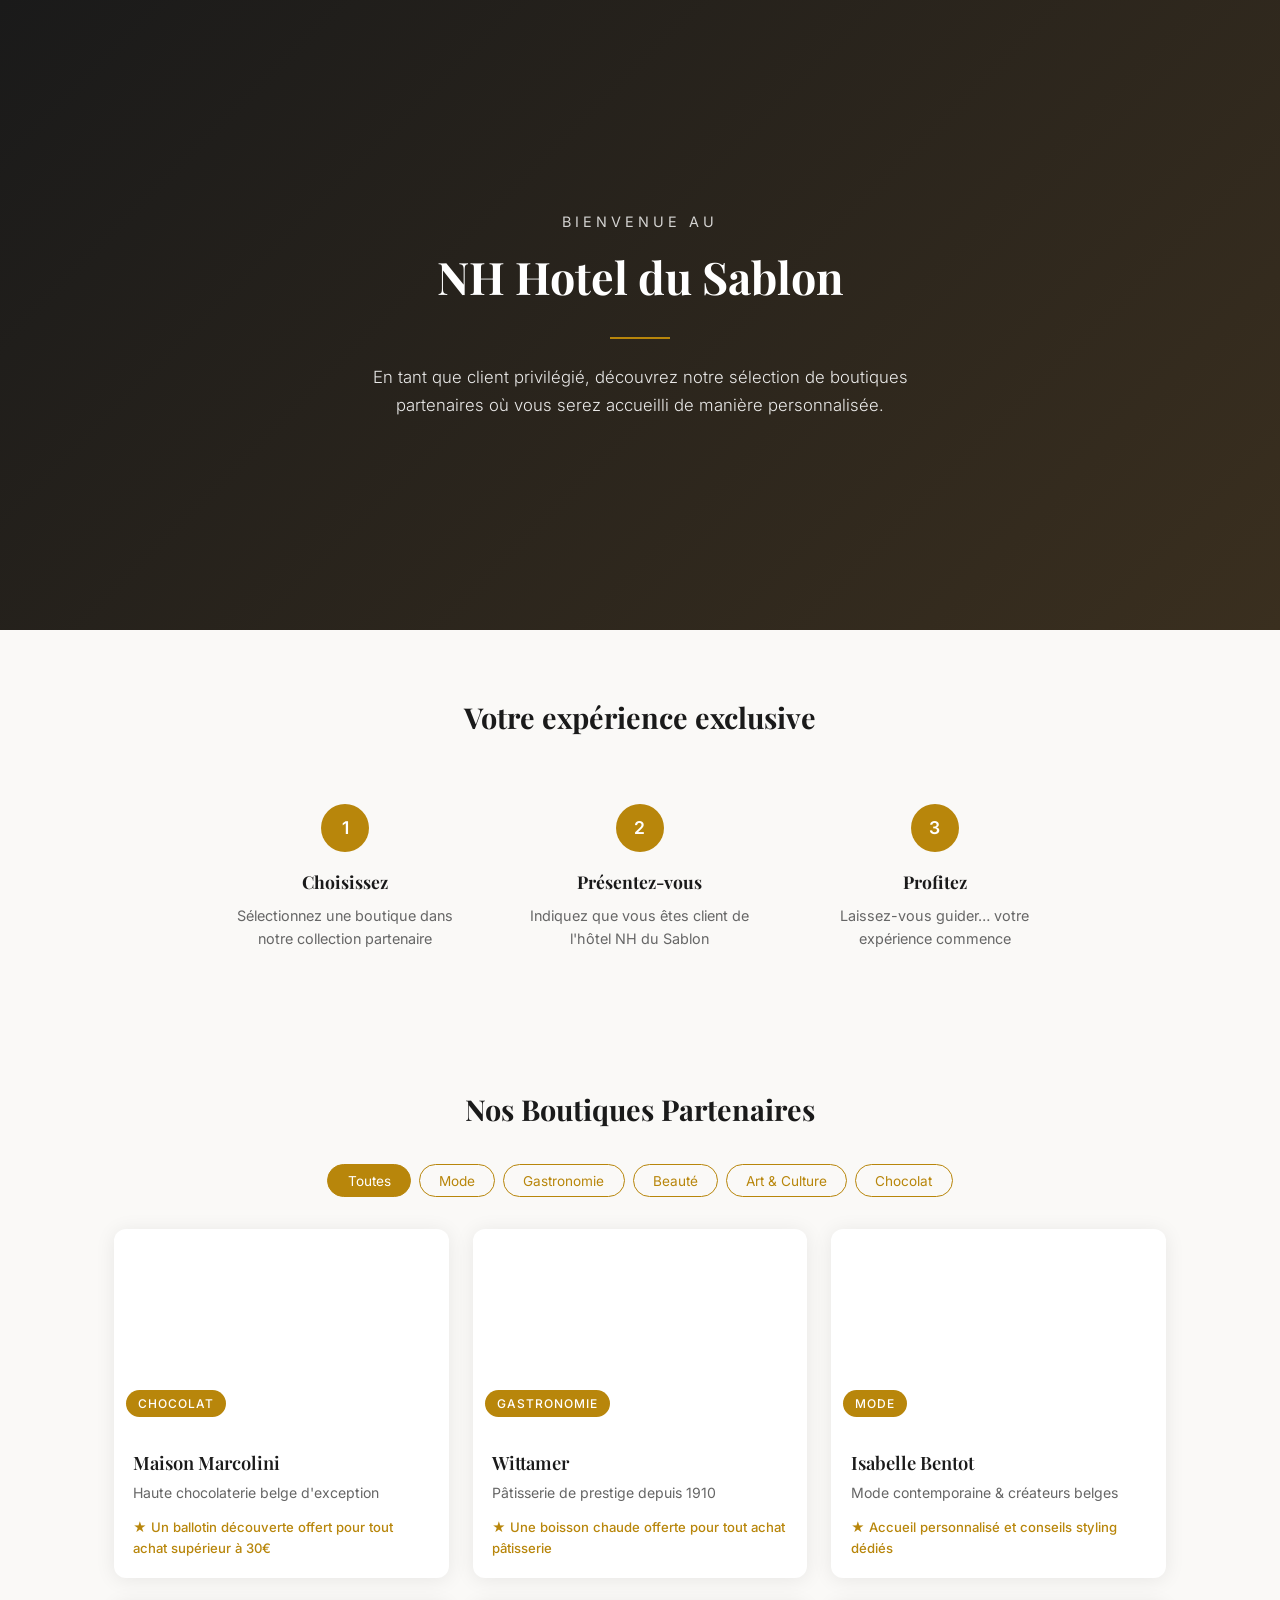
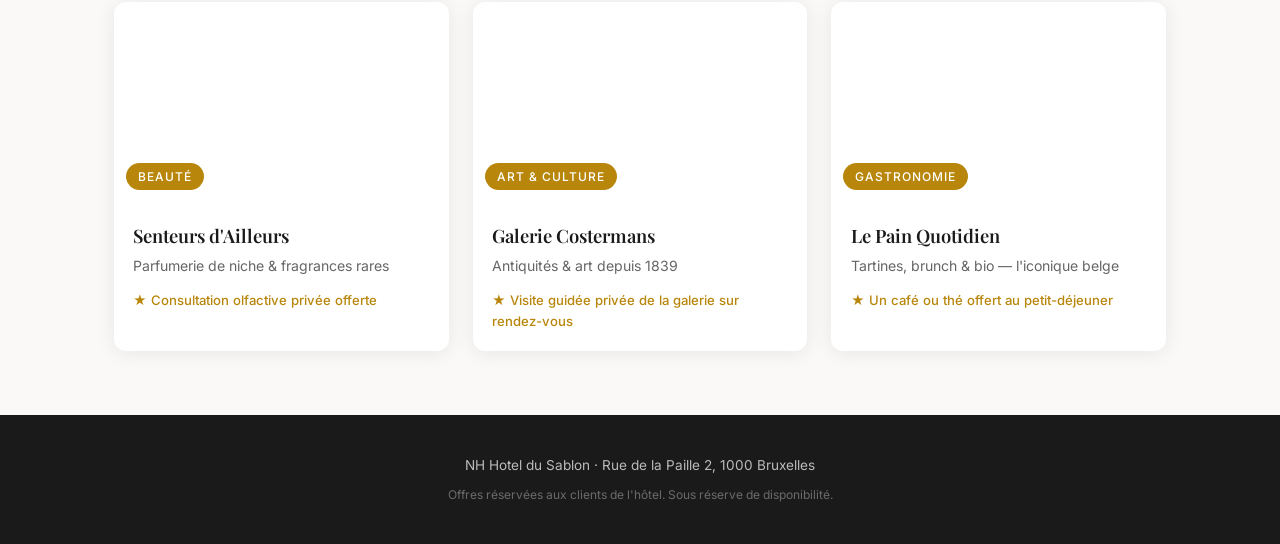
==== index.html @ 05a24f63 "Initial V0 — site boutiques partenaires NH Hotel du Sablon Co-Authored-By: Claude Opus 4.6 <noreply@" ====
<!DOCTYPE html>
<html lang="fr">
<head>
    <meta charset="UTF-8">
    <meta name="viewport" content="width=device-width, initial-scale=1.0">
    <title>NH Hotel du Sablon — Boutiques Partenaires</title>
    <link rel="preconnect" href="https://fonts.googleapis.com">
    <link href="https://fonts.googleapis.com/css2?family=Playfair+Display:wght@400;600;700&family=Inter:wght@300;400;500;600&display=swap" rel="stylesheet">
    <link rel="stylesheet" href="style.css">
</head>
<body>

<!-- HERO -->
<header class="hero">
    <div class="hero-overlay"></div>
    <div class="hero-content">
        <p class="hero-subtitle">Bienvenue au</p>
        <h1 class="hero-title">NH Hotel du Sablon</h1>
        <div class="hero-divider"></div>
        <p class="hero-text">En tant que client privilégié, découvrez notre sélection de boutiques partenaires où vous serez accueilli de manière personnalisée.</p>
    </div>
</header>

<!-- HOW IT WORKS -->
<section class="how-it-works">
    <h2>Votre expérience exclusive</h2>
    <div class="steps">
        <div class="step">
            <div class="step-icon">1</div>
            <h3>Choisissez</h3>
            <p>Sélectionnez une boutique dans notre collection partenaire</p>
        </div>
        <div class="step">
            <div class="step-icon">2</div>
            <h3>Présentez-vous</h3>
            <p>Indiquez que vous êtes client de l'hôtel NH du Sablon</p>
        </div>
        <div class="step">
            <div class="step-icon">3</div>
            <h3>Profitez</h3>
            <p>Laissez-vous guider… votre expérience commence</p>
        </div>
    </div>
</section>

<!-- BOUTIQUES -->
<section class="boutiques" id="boutiques">
    <h2>Nos Boutiques Partenaires</h2>

    <!-- Filter -->
    <div class="filters">
        <button class="filter-btn active" data-filter="all">Toutes</button>
        <button class="filter-btn" data-filter="mode">Mode</button>
        <button class="filter-btn" data-filter="gastronomie">Gastronomie</button>
        <button class="filter-btn" data-filter="beaute">Beauté</button>
        <button class="filter-btn" data-filter="art">Art & Culture</button>
        <button class="filter-btn" data-filter="chocolat">Chocolat</button>
    </div>

    <div class="boutiques-grid" id="boutiques-grid">
        <!-- Filled by JS -->
    </div>
</section>

<!-- BOUTIQUE DETAIL MODAL -->
<div class="modal-overlay" id="modal-overlay">
    <div class="modal" id="modal">
        <button class="modal-close" id="modal-close">&times;</button>
        <div class="modal-img" id="modal-img"></div>
        <div class="modal-body">
            <span class="modal-category" id="modal-category"></span>
            <h2 id="modal-name"></h2>
            <p class="modal-description" id="modal-description"></p>

            <div class="modal-info">
                <div class="modal-info-item">
                    <span class="modal-info-label">Adresse</span>
                    <span id="modal-address"></span>
                </div>
                <div class="modal-info-item">
                    <span class="modal-info-label">Horaires</span>
                    <span id="modal-hours"></span>
                </div>
            </div>

            <div class="modal-exclusive" id="modal-exclusive">
                <h3>Votre avantage exclusif</h3>
                <p id="modal-offer"></p>
            </div>

            <div class="modal-actions">
                <a class="btn btn-primary" id="modal-map" href="#" target="_blank" rel="noopener">Itinéraire</a>
                <a class="btn btn-secondary" id="modal-phone" href="#">Appeler</a>
                <a class="btn btn-outline" id="modal-website" href="#" target="_blank" rel="noopener">Site web</a>
                <a class="btn btn-outline" id="modal-instagram" href="#" target="_blank" rel="noopener">Instagram</a>
            </div>
        </div>
    </div>
</div>

<!-- FOOTER -->
<footer class="footer">
    <p>NH Hotel du Sablon &middot; Rue de la Paille 2, 1000 Bruxelles</p>
    <p class="footer-small">Offres réservées aux clients de l'hôtel. Sous réserve de disponibilité.</p>
</footer>

<script src="data.js"></script>
<script src="app.js"></script>
</body>
</html>
---- style.css ----
/* ===== RESET & BASE ===== */
*, *::before, *::after { margin: 0; padding: 0; box-sizing: border-box; }

:root {
    --gold: #b8860b;
    --gold-light: #d4a843;
    --dark: #1a1a1a;
    --dark-soft: #2c2c2c;
    --text: #333;
    --text-light: #666;
    --bg: #faf9f7;
    --white: #ffffff;
    --radius: 12px;
    --shadow: 0 2px 20px rgba(0,0,0,0.08);
    --shadow-lg: 0 8px 40px rgba(0,0,0,0.12);
}

html { scroll-behavior: smooth; }

body {
    font-family: 'Inter', -apple-system, BlinkMacSystemFont, sans-serif;
    color: var(--text);
    background: var(--bg);
    line-height: 1.6;
    -webkit-font-smoothing: antialiased;
}

h1, h2, h3 { font-family: 'Playfair Display', Georgia, serif; }

/* ===== HERO ===== */
.hero {
    position: relative;
    min-height: 70vh;
    display: flex;
    align-items: center;
    justify-content: center;
    text-align: center;
    background: linear-gradient(135deg, var(--dark) 0%, #3a2f1f 100%);
    color: var(--white);
    overflow: hidden;
}

.hero-overlay {
    position: absolute;
    inset: 0;
    background: url('https://images.unsplash.com/photo-1566073771259-6a8506099945?w=1200&q=80') center/cover;
    opacity: 0.25;
}

.hero-content {
    position: relative;
    z-index: 1;
    max-width: 600px;
    padding: 2rem;
}

.hero-subtitle {
    font-size: 0.9rem;
    text-transform: uppercase;
    letter-spacing: 4px;
    opacity: 0.8;
    margin-bottom: 0.5rem;
}

.hero-title {
    font-size: 2.8rem;
    font-weight: 700;
    margin-bottom: 1rem;
}

.hero-divider {
    width: 60px;
    height: 2px;
    background: var(--gold);
    margin: 1.5rem auto;
}

.hero-text {
    font-size: 1.05rem;
    line-height: 1.7;
    opacity: 0.9;
    font-weight: 300;
}

/* ===== HOW IT WORKS ===== */
.how-it-works {
    padding: 4rem 1.5rem;
    text-align: center;
    max-width: 900px;
    margin: 0 auto;
}

.how-it-works h2 {
    font-size: 1.8rem;
    margin-bottom: 2.5rem;
    color: var(--dark);
}

.steps {
    display: grid;
    grid-template-columns: repeat(auto-fit, minmax(200px, 1fr));
    gap: 2rem;
}

.step { padding: 1.5rem 1rem; }

.step-icon {
    width: 48px;
    height: 48px;
    border-radius: 50%;
    background: var(--gold);
    color: var(--white);
    display: flex;
    align-items: center;
    justify-content: center;
    font-weight: 600;
    font-size: 1.1rem;
    margin: 0 auto 1rem;
}

.step h3 {
    font-size: 1.1rem;
    margin-bottom: 0.5rem;
    color: var(--dark);
}

.step p {
    font-size: 0.9rem;
    color: var(--text-light);
}

/* ===== FILTERS ===== */
.boutiques {
    padding: 3rem 1.5rem 4rem;
    max-width: 1100px;
    margin: 0 auto;
}

.boutiques h2 {
    text-align: center;
    font-size: 1.8rem;
    margin-bottom: 2rem;
    color: var(--dark);
}

.filters {
    display: flex;
    flex-wrap: wrap;
    gap: 0.5rem;
    justify-content: center;
    margin-bottom: 2rem;
}

.filter-btn {
    border: 1.5px solid var(--gold);
    background: transparent;
    color: var(--gold);
    padding: 0.45rem 1.2rem;
    border-radius: 30px;
    font-size: 0.85rem;
    font-family: 'Inter', sans-serif;
    cursor: pointer;
    transition: all 0.2s;
}

.filter-btn:hover,
.filter-btn.active {
    background: var(--gold);
    color: var(--white);
}

/* ===== BOUTIQUE CARDS ===== */
.boutiques-grid {
    display: grid;
    grid-template-columns: repeat(auto-fill, minmax(300px, 1fr));
    gap: 1.5rem;
}

.card {
    background: var(--white);
    border-radius: var(--radius);
    overflow: hidden;
    box-shadow: var(--shadow);
    cursor: pointer;
    transition: transform 0.2s, box-shadow 0.2s;
}

.card:hover {
    transform: translateY(-4px);
    box-shadow: var(--shadow-lg);
}

.card-img {
    height: 200px;
    background-size: cover;
    background-position: center;
    position: relative;
}

.card-category {
    position: absolute;
    bottom: 12px;
    left: 12px;
    background: var(--gold);
    color: var(--white);
    padding: 0.25rem 0.75rem;
    border-radius: 20px;
    font-size: 0.75rem;
    font-weight: 500;
    text-transform: uppercase;
    letter-spacing: 1px;
}

.card-body { padding: 1.2rem; }

.card-name {
    font-size: 1.15rem;
    font-weight: 600;
    margin-bottom: 0.3rem;
    color: var(--dark);
}

.card-desc {
    font-size: 0.88rem;
    color: var(--text-light);
    margin-bottom: 0.75rem;
    display: -webkit-box;
    -webkit-line-clamp: 2;
    -webkit-box-orient: vertical;
    overflow: hidden;
}

.card-offer {
    font-size: 0.82rem;
    color: var(--gold);
    font-weight: 500;
}

/* ===== MODAL ===== */
.modal-overlay {
    position: fixed;
    inset: 0;
    background: rgba(0,0,0,0.6);
    z-index: 1000;
    display: none;
    align-items: center;
    justify-content: center;
    padding: 1rem;
    overflow-y: auto;
}

.modal-overlay.active { display: flex; }

.modal {
    background: var(--white);
    border-radius: var(--radius);
    max-width: 600px;
    width: 100%;
    max-height: 90vh;
    overflow-y: auto;
    position: relative;
}

.modal-close {
    position: absolute;
    top: 12px;
    right: 16px;
    background: rgba(0,0,0,0.5);
    border: none;
    color: var(--white);
    font-size: 1.5rem;
    width: 36px;
    height: 36px;
    border-radius: 50%;
    cursor: pointer;
    z-index: 10;
    display: flex;
    align-items: center;
    justify-content: center;
}

.modal-img {
    height: 250px;
    background-size: cover;
    background-position: center;
}

.modal-body { padding: 1.5rem; }

.modal-category {
    display: inline-block;
    background: var(--gold);
    color: var(--white);
    padding: 0.2rem 0.65rem;
    border-radius: 20px;
    font-size: 0.72rem;
    text-transform: uppercase;
    letter-spacing: 1px;
    margin-bottom: 0.75rem;
}

.modal-body h2 {
    font-size: 1.5rem;
    margin-bottom: 0.75rem;
    color: var(--dark);
}

.modal-description {
    color: var(--text-light);
    font-size: 0.92rem;
    margin-bottom: 1.25rem;
    line-height: 1.7;
}

.modal-info {
    border-top: 1px solid #eee;
    padding-top: 1rem;
    margin-bottom: 1rem;
}

.modal-info-item {
    display: flex;
    gap: 0.75rem;
    margin-bottom: 0.6rem;
    font-size: 0.88rem;
}

.modal-info-label {
    font-weight: 600;
    min-width: 70px;
    color: var(--dark);
}

.modal-exclusive {
    background: #fdf6e3;
    border-left: 3px solid var(--gold);
    padding: 1rem 1.25rem;
    border-radius: 0 8px 8px 0;
    margin-bottom: 1.25rem;
}

.modal-exclusive h3 {
    font-size: 0.9rem;
    color: var(--gold);
    margin-bottom: 0.4rem;
}

.modal-exclusive p {
    font-size: 0.88rem;
    color: var(--text);
}

.modal-actions {
    display: flex;
    flex-wrap: wrap;
    gap: 0.5rem;
}

.btn {
    padding: 0.55rem 1.1rem;
    border-radius: 8px;
    font-size: 0.85rem;
    font-weight: 500;
    text-decoration: none;
    text-align: center;
    transition: all 0.2s;
    font-family: 'Inter', sans-serif;
}

.btn-primary {
    background: var(--gold);
    color: var(--white);
}

.btn-primary:hover { background: var(--gold-light); }

.btn-secondary {
    background: var(--dark);
    color: var(--white);
}

.btn-secondary:hover { background: var(--dark-soft); }

.btn-outline {
    border: 1.5px solid var(--dark);
    color: var(--dark);
    background: transparent;
}

.btn-outline:hover {
    background: var(--dark);
    color: var(--white);
}

/* Hide buttons with empty href */
.btn[href=""], .btn[href="#"] { display: none; }

/* ===== FOOTER ===== */
.footer {
    text-align: center;
    padding: 2.5rem 1.5rem;
    background: var(--dark);
    color: rgba(255,255,255,0.7);
    font-size: 0.85rem;
}

.footer-small {
    font-size: 0.75rem;
    opacity: 0.5;
    margin-top: 0.5rem;
}

/* ===== RESPONSIVE ===== */
@media (max-width: 600px) {
    .hero { min-height: 60vh; }
    .hero-title { font-size: 2rem; }
    .hero-text { font-size: 0.95rem; }
    .boutiques-grid { grid-template-columns: 1fr; }
    .modal-img { height: 180px; }
    .modal-actions { flex-direction: column; }
    .btn { width: 100%; }
}
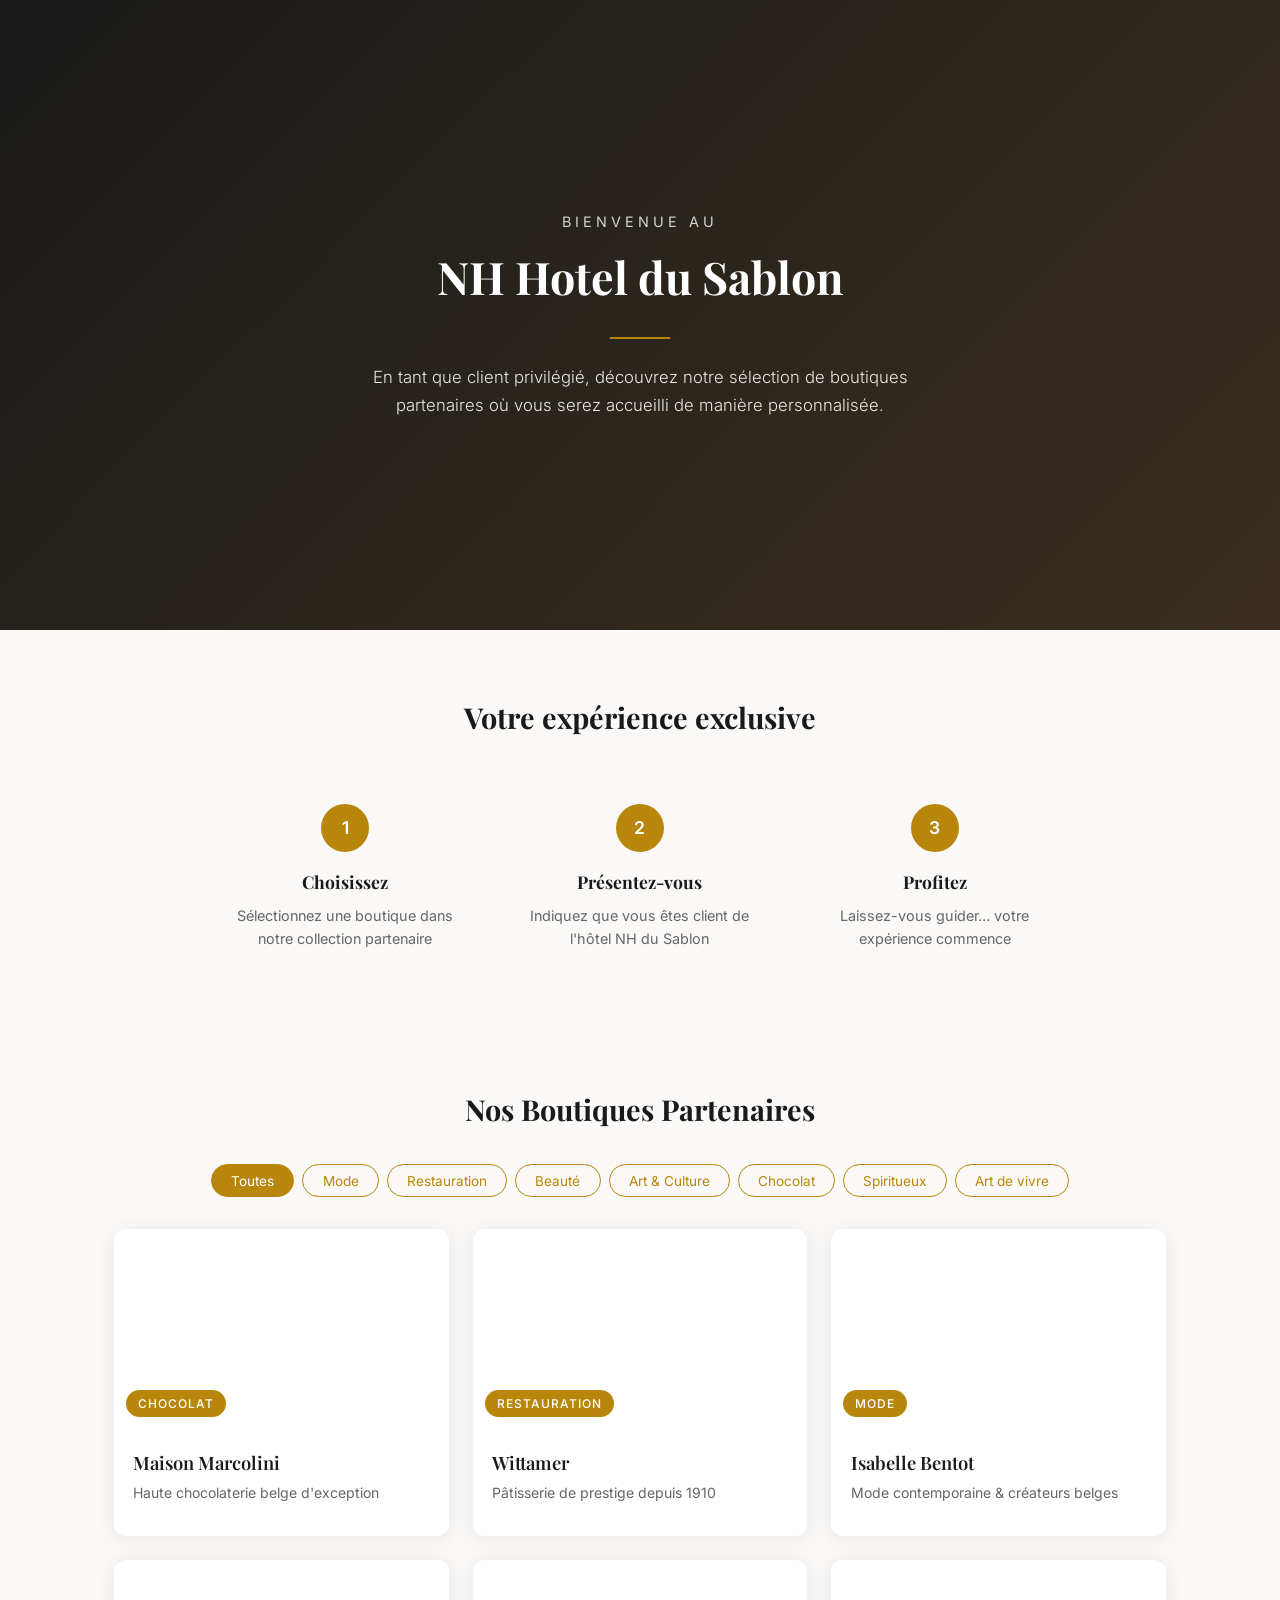
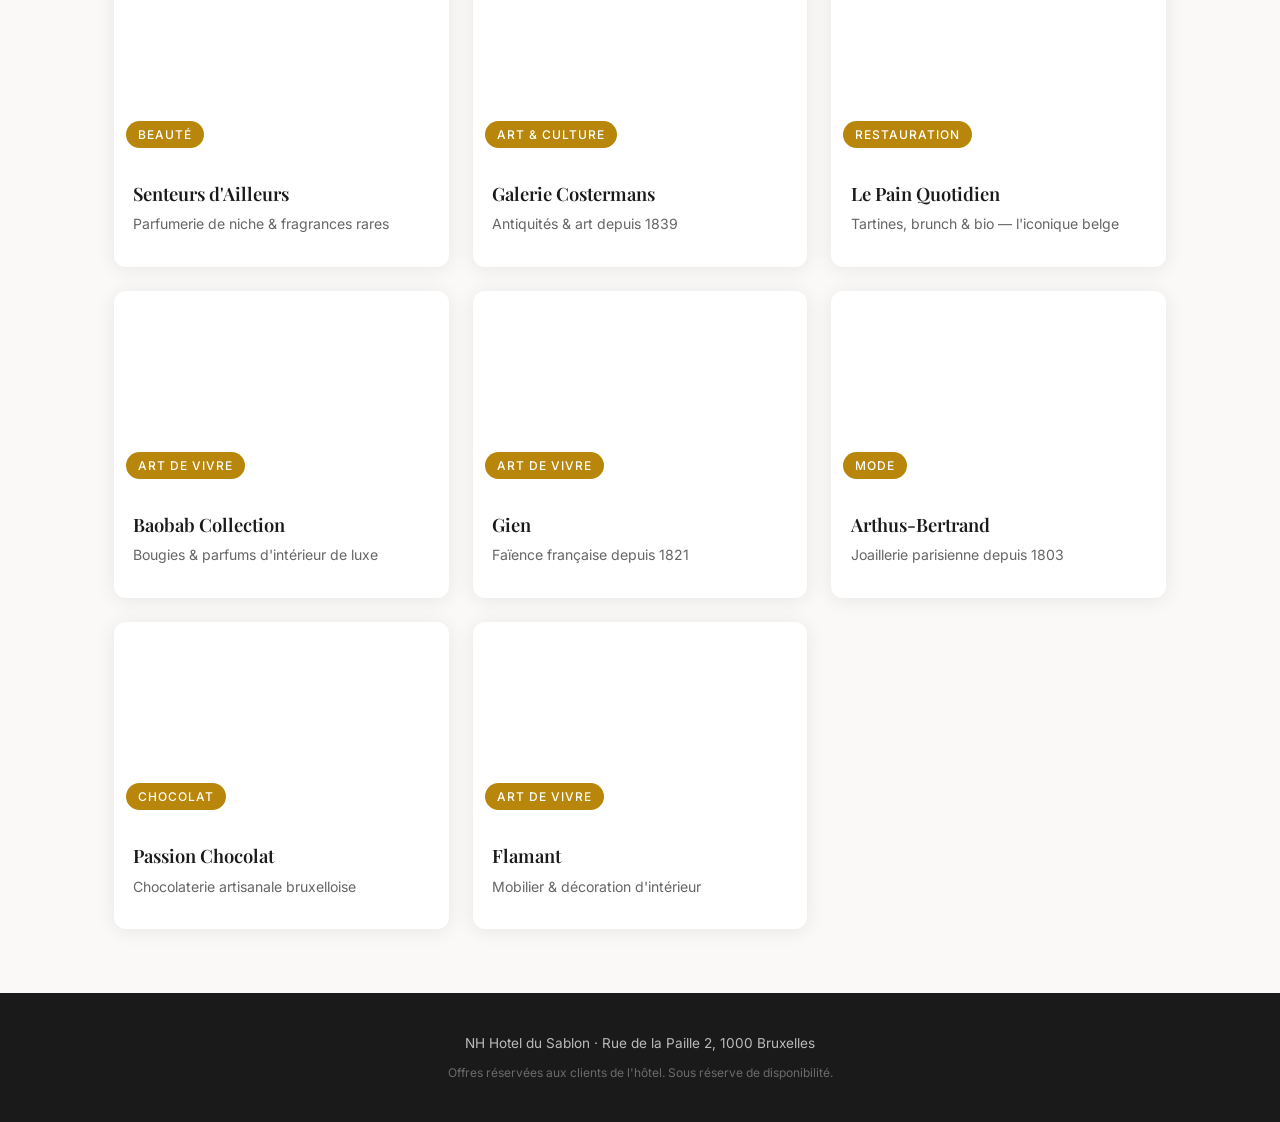
==== commit 4c05a9bb: "Refonte catégories & fiches boutiques - Suppression des offres/bonus (cartes + modale) pour une prés" ====
--- a/index.html
+++ b/index.html
@@ -51,10 +51,12 @@
     <div class="filters">
         <button class="filter-btn active" data-filter="all">Toutes</button>
         <button class="filter-btn" data-filter="mode">Mode</button>
-        <button class="filter-btn" data-filter="gastronomie">Gastronomie</button>
+        <button class="filter-btn" data-filter="restauration">Restauration</button>
         <button class="filter-btn" data-filter="beaute">Beauté</button>
         <button class="filter-btn" data-filter="art">Art & Culture</button>
         <button class="filter-btn" data-filter="chocolat">Chocolat</button>
+        <button class="filter-btn" data-filter="spiritueux">Spiritueux</button>
+        <button class="filter-btn" data-filter="art-de-vivre">Art de vivre</button>
     </div>
 
     <div class="boutiques-grid" id="boutiques-grid">
@@ -83,11 +85,6 @@
                 </div>
             </div>
 
-            <div class="modal-exclusive" id="modal-exclusive">
-                <h3>Votre avantage exclusif</h3>
-                <p id="modal-offer"></p>
-            </div>
-
             <div class="modal-actions">
                 <a class="btn btn-primary" id="modal-map" href="#" target="_blank" rel="noopener">Itinéraire</a>
                 <a class="btn btn-secondary" id="modal-phone" href="#">Appeler</a>
--- a/style.css
+++ b/style.css
@@ -230,12 +230,6 @@
     overflow: hidden;
 }
 
-.card-offer {
-    font-size: 0.82rem;
-    color: var(--gold);
-    font-weight: 500;
-}
-
 /* ===== MODAL ===== */
 .modal-overlay {
     position: fixed;
@@ -329,25 +323,6 @@
     font-weight: 600;
     min-width: 70px;
     color: var(--dark);
-}
-
-.modal-exclusive {
-    background: #fdf6e3;
-    border-left: 3px solid var(--gold);
-    padding: 1rem 1.25rem;
-    border-radius: 0 8px 8px 0;
-    margin-bottom: 1.25rem;
-}
-
-.modal-exclusive h3 {
-    font-size: 0.9rem;
-    color: var(--gold);
-    margin-bottom: 0.4rem;
-}
-
-.modal-exclusive p {
-    font-size: 0.88rem;
-    color: var(--text);
 }
 
 .modal-actions {
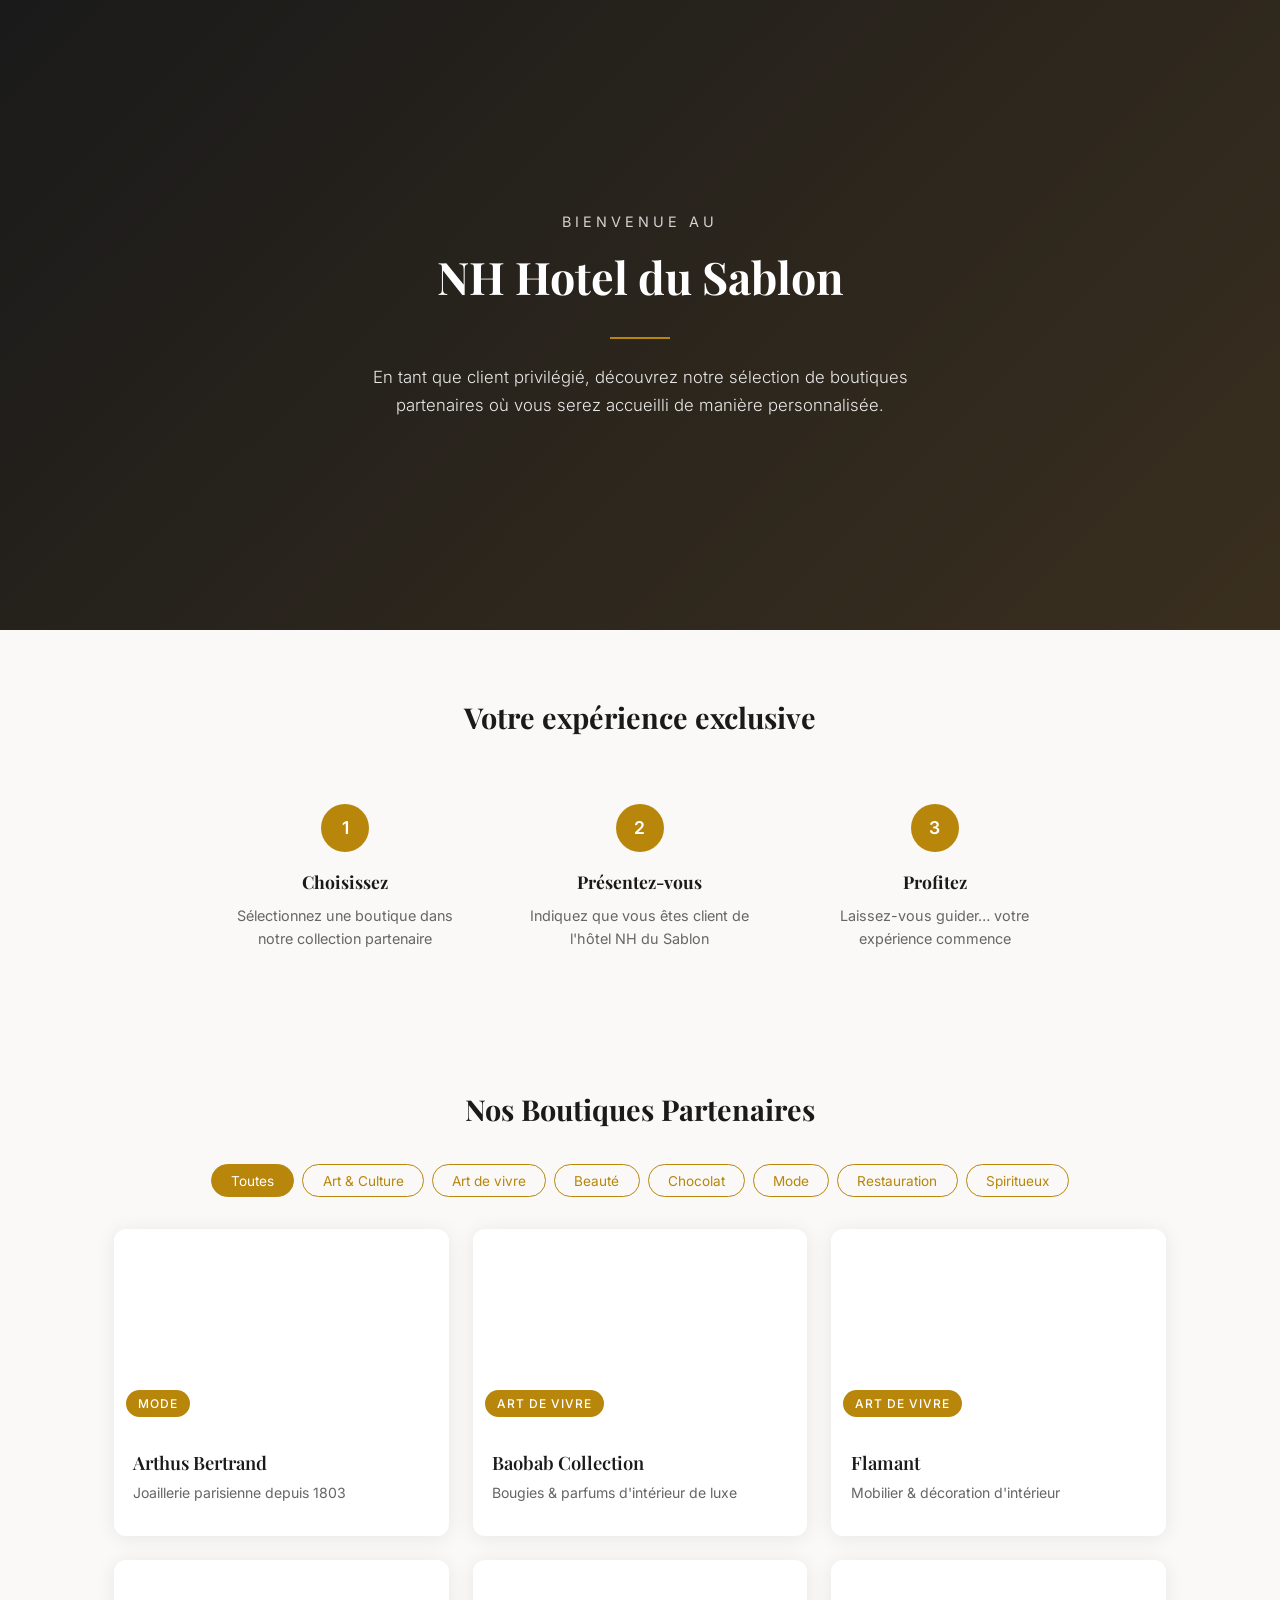
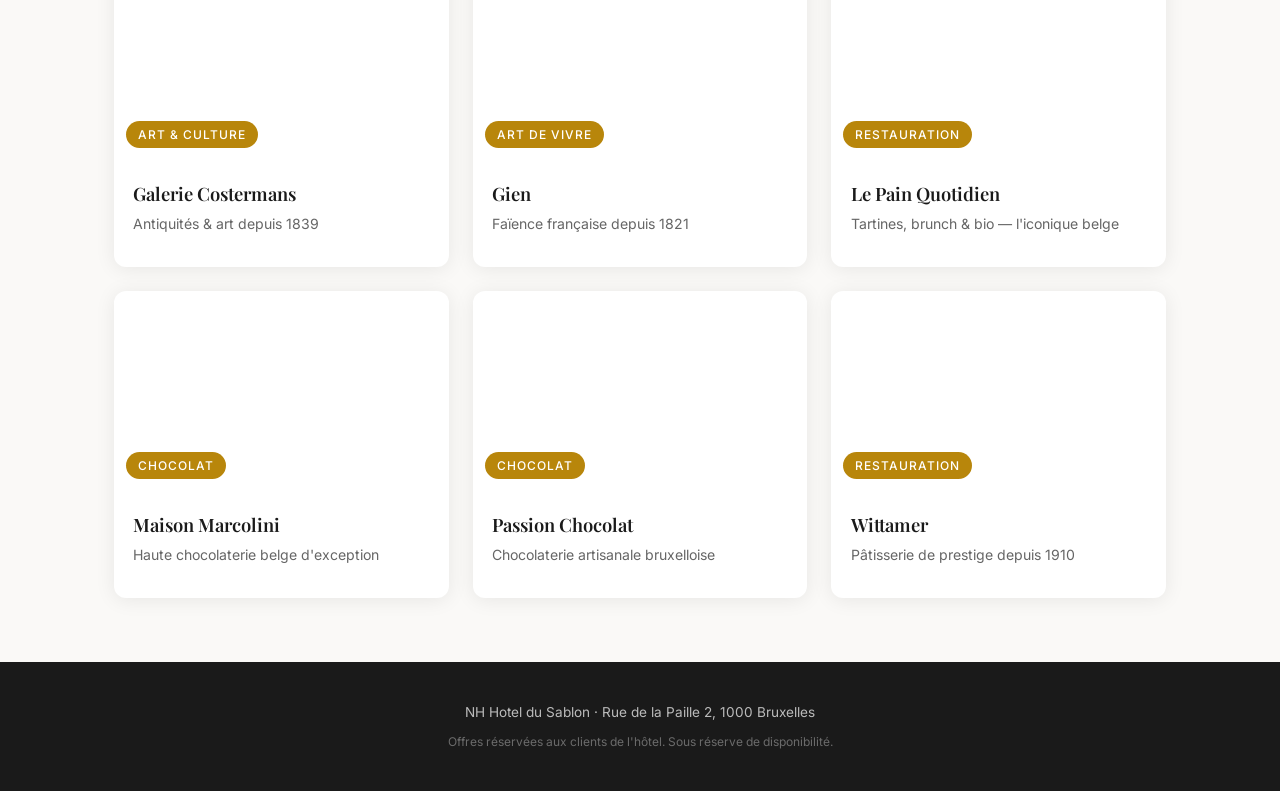
==== commit e06023b4: "Update boutique info with verified data and official brand images - Remove Isabelle Bentot (fictiona" ====
--- a/index.html
+++ b/index.html
@@ -50,13 +50,13 @@
     <!-- Filter -->
     <div class="filters">
         <button class="filter-btn active" data-filter="all">Toutes</button>
+        <button class="filter-btn" data-filter="art">Art & Culture</button>
+        <button class="filter-btn" data-filter="art-de-vivre">Art de vivre</button>
+        <button class="filter-btn" data-filter="beaute">Beauté</button>
+        <button class="filter-btn" data-filter="chocolat">Chocolat</button>
         <button class="filter-btn" data-filter="mode">Mode</button>
         <button class="filter-btn" data-filter="restauration">Restauration</button>
-        <button class="filter-btn" data-filter="beaute">Beauté</button>
-        <button class="filter-btn" data-filter="art">Art & Culture</button>
-        <button class="filter-btn" data-filter="chocolat">Chocolat</button>
         <button class="filter-btn" data-filter="spiritueux">Spiritueux</button>
-        <button class="filter-btn" data-filter="art-de-vivre">Art de vivre</button>
     </div>
 
     <div class="boutiques-grid" id="boutiques-grid">
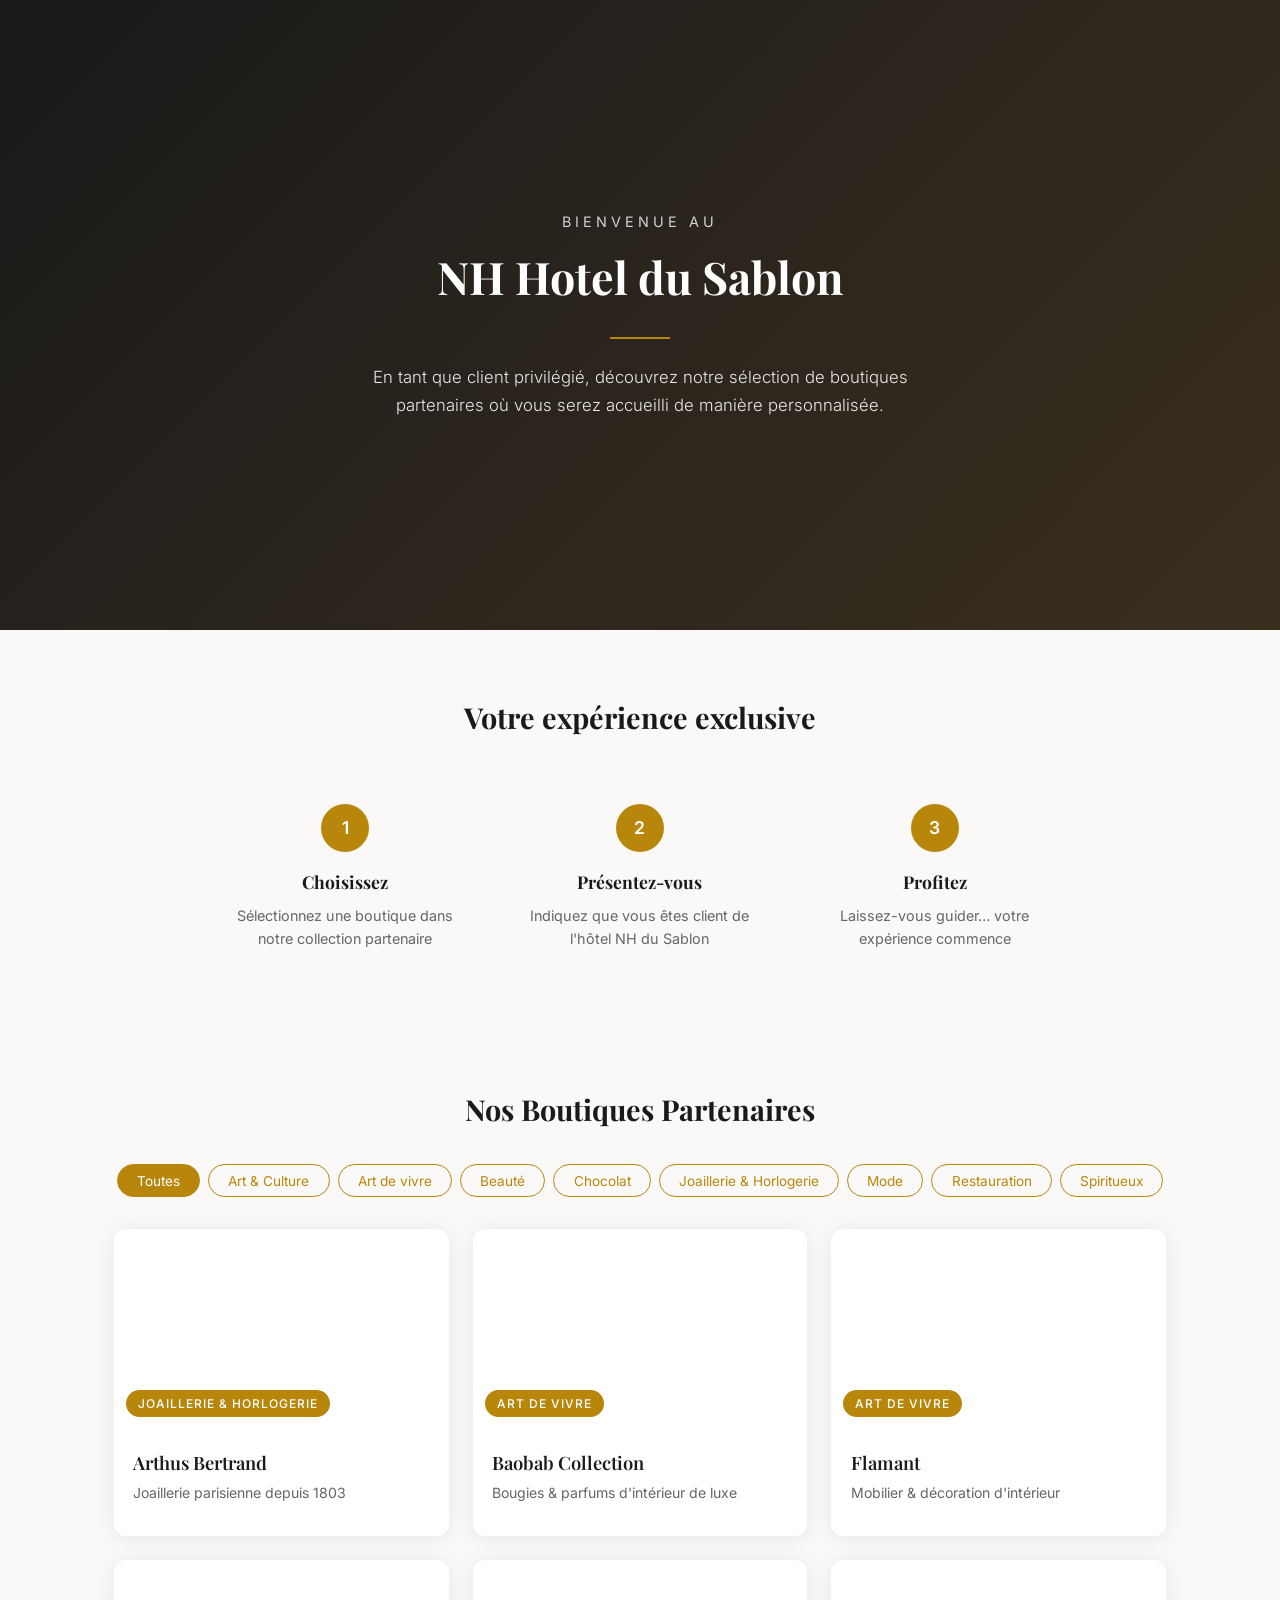
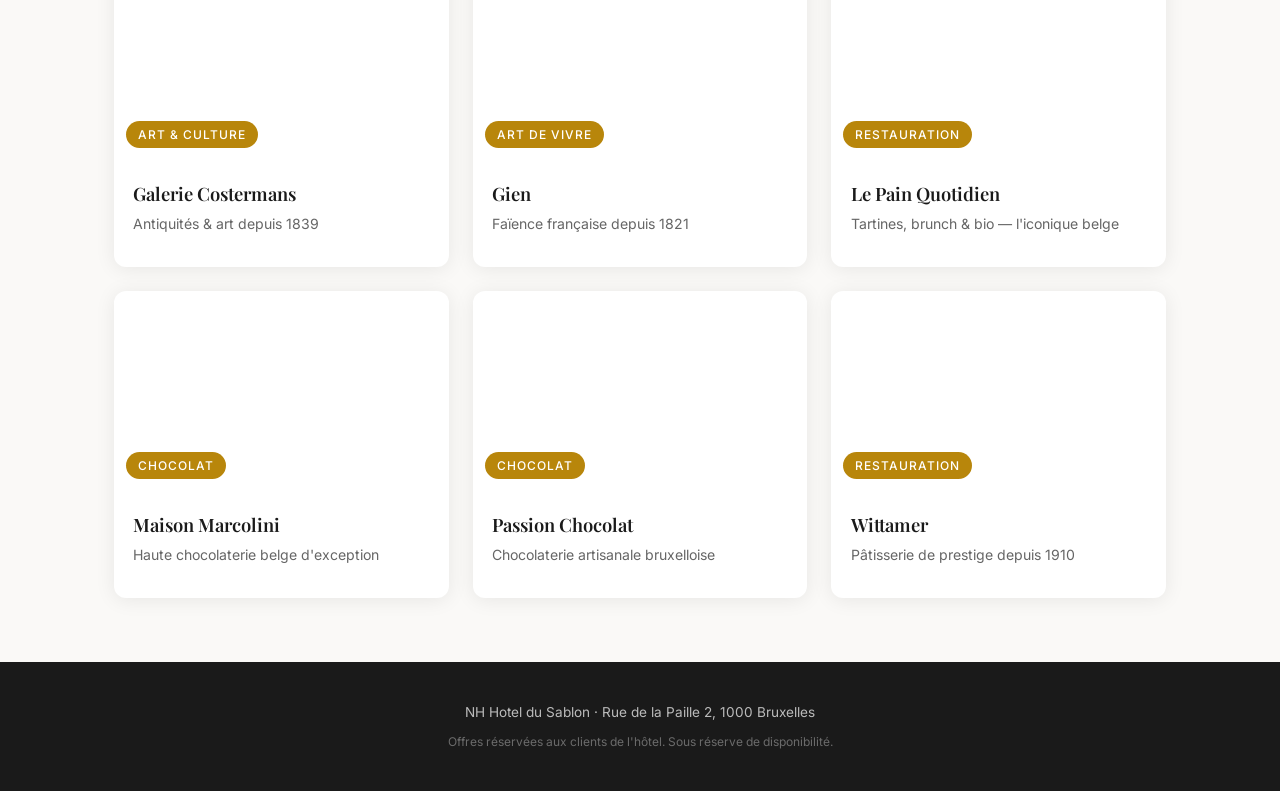
==== commit 1ff48d4f: "Add "Joaillerie & Horlogerie" category and reassign Arthus Bertrand Co-Authored-By: Claude Opus 4.7 " ====
--- a/index.html
+++ b/index.html
@@ -54,6 +54,7 @@
         <button class="filter-btn" data-filter="art-de-vivre">Art de vivre</button>
         <button class="filter-btn" data-filter="beaute">Beauté</button>
         <button class="filter-btn" data-filter="chocolat">Chocolat</button>
+        <button class="filter-btn" data-filter="joaillerie">Joaillerie & Horlogerie</button>
         <button class="filter-btn" data-filter="mode">Mode</button>
         <button class="filter-btn" data-filter="restauration">Restauration</button>
         <button class="filter-btn" data-filter="spiritueux">Spiritueux</button>
